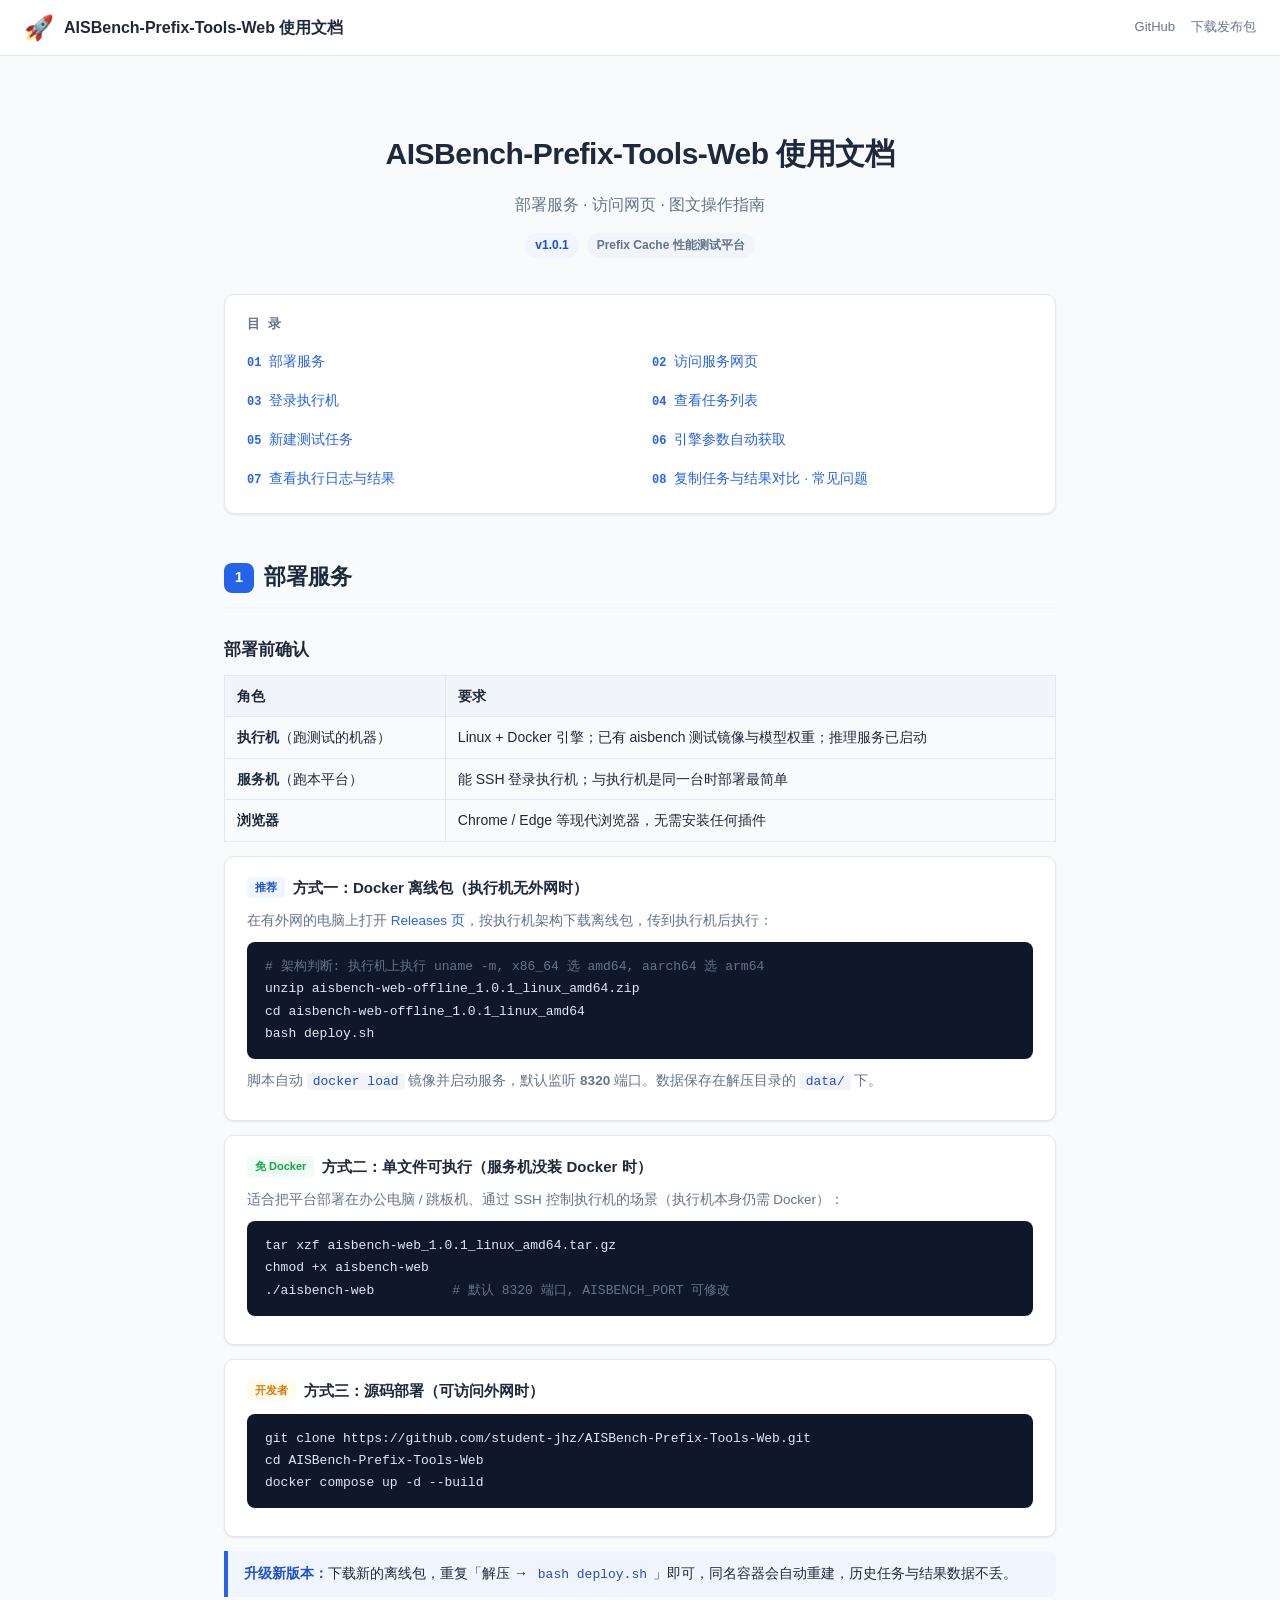
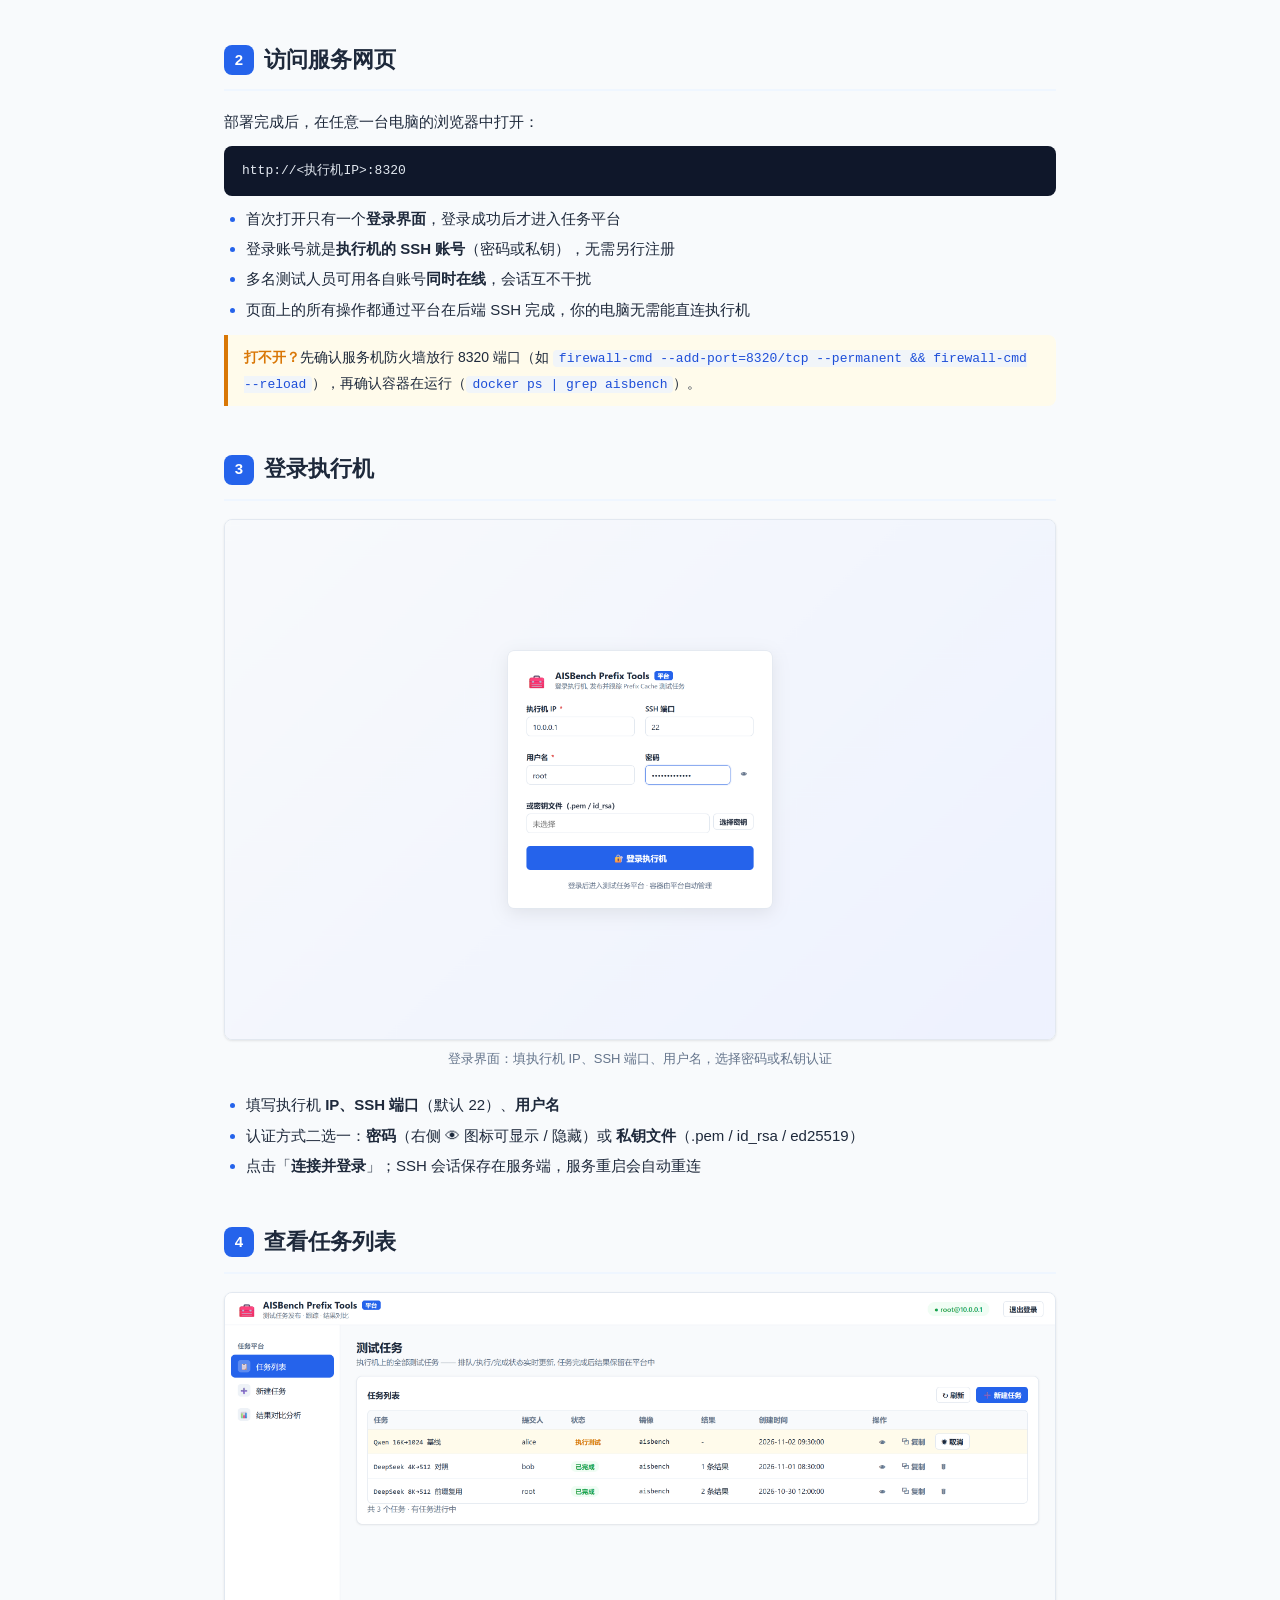
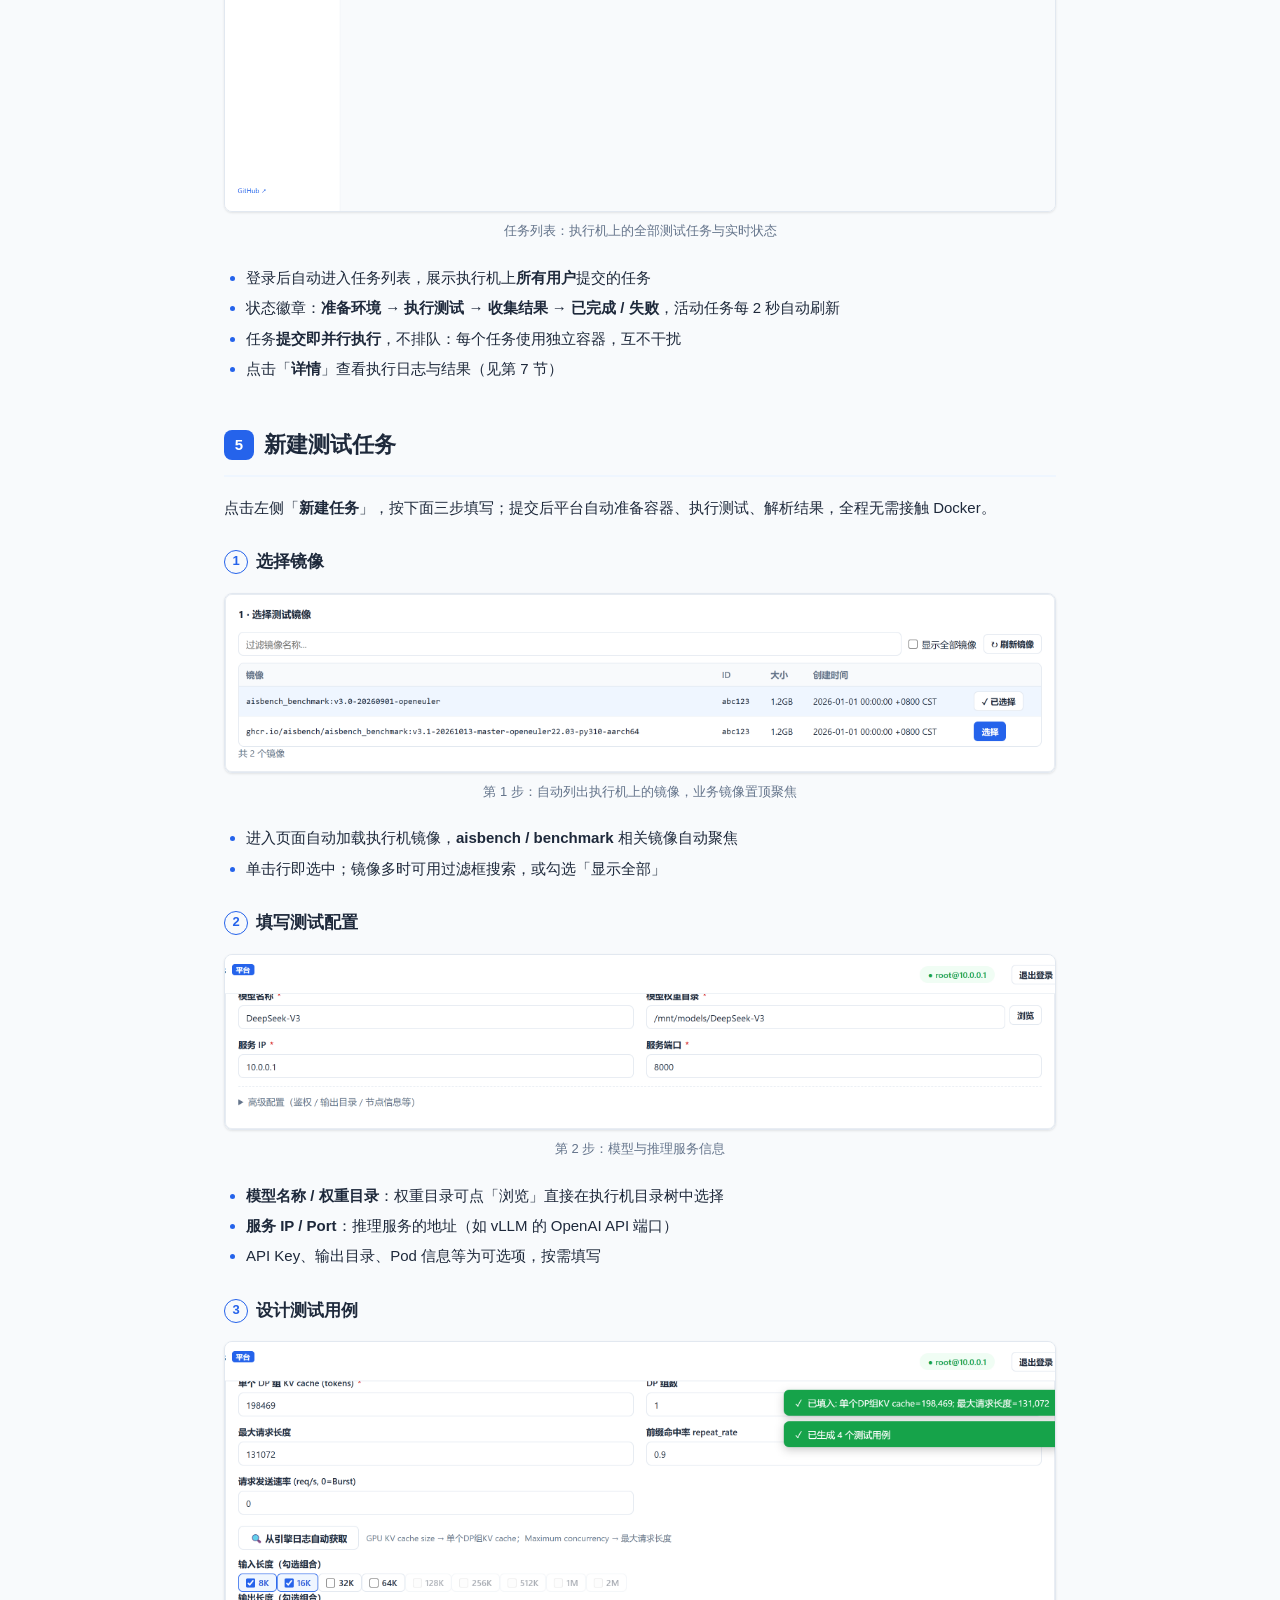
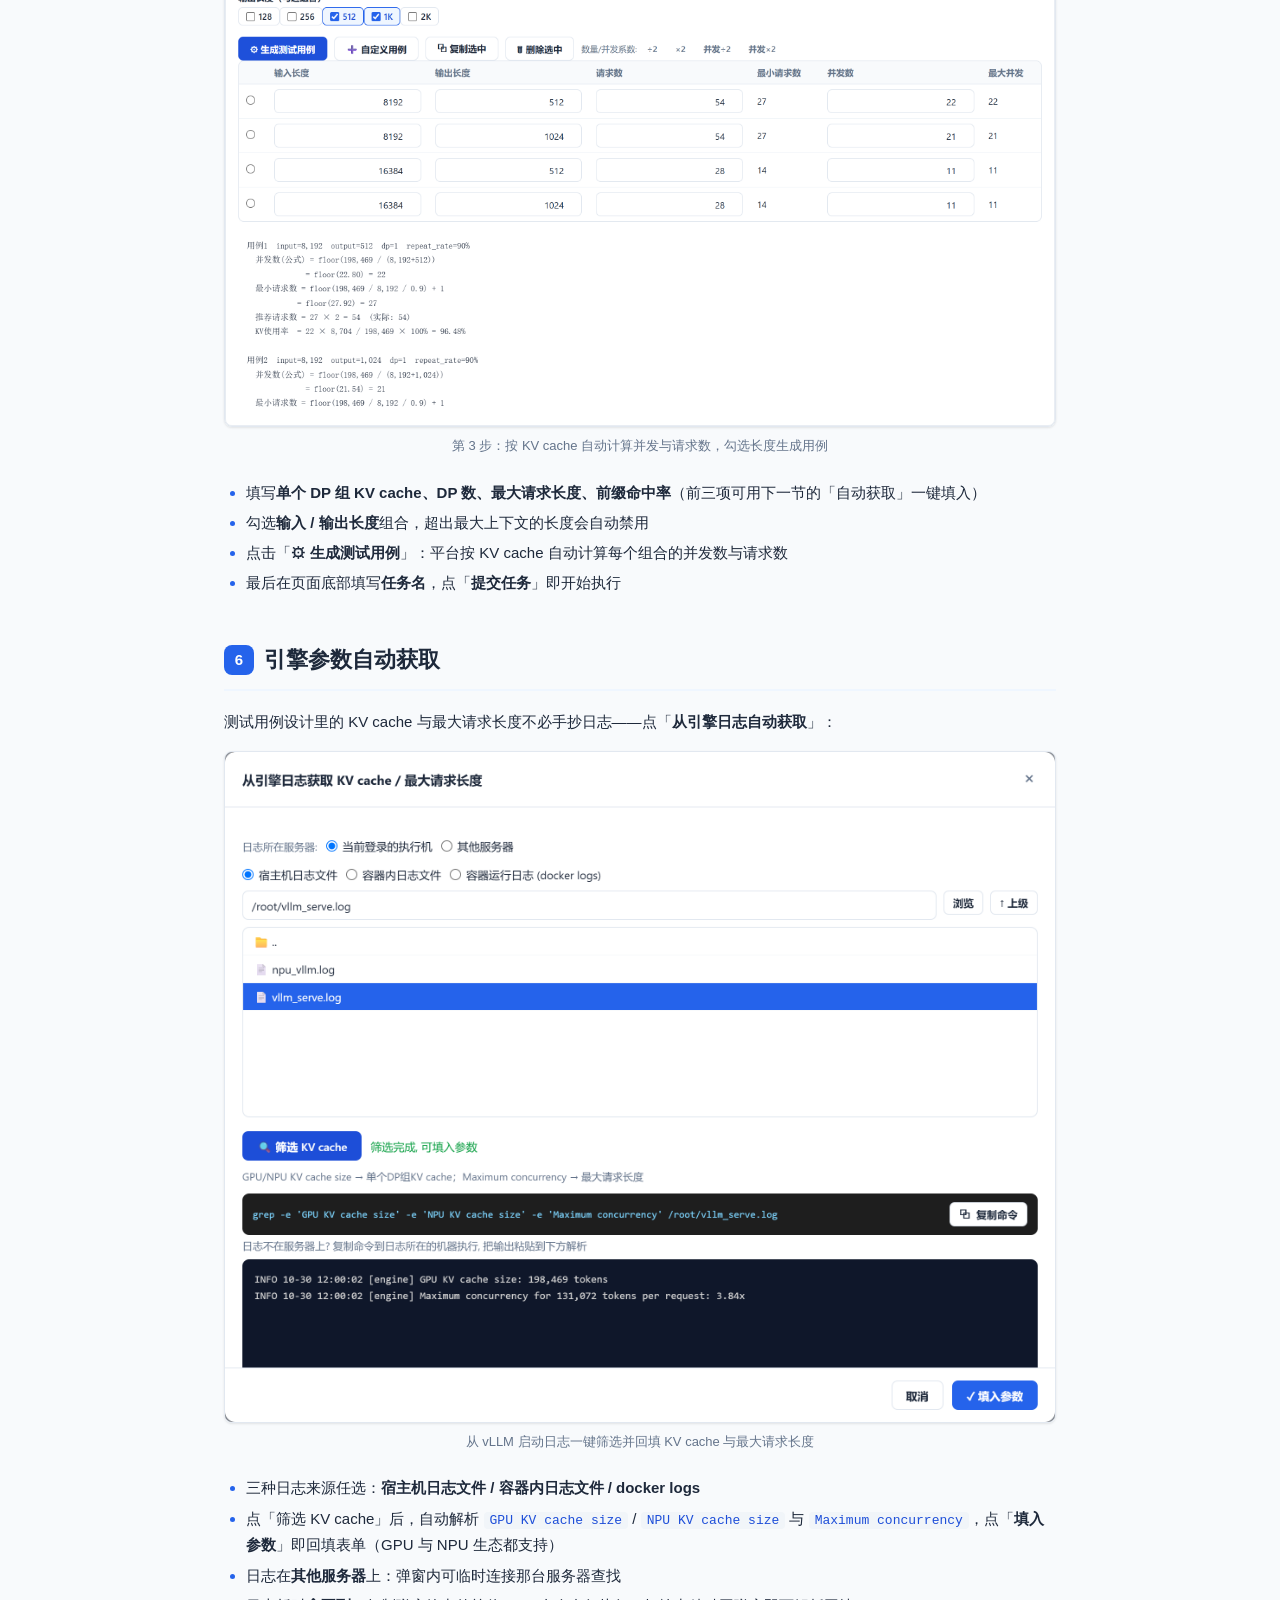
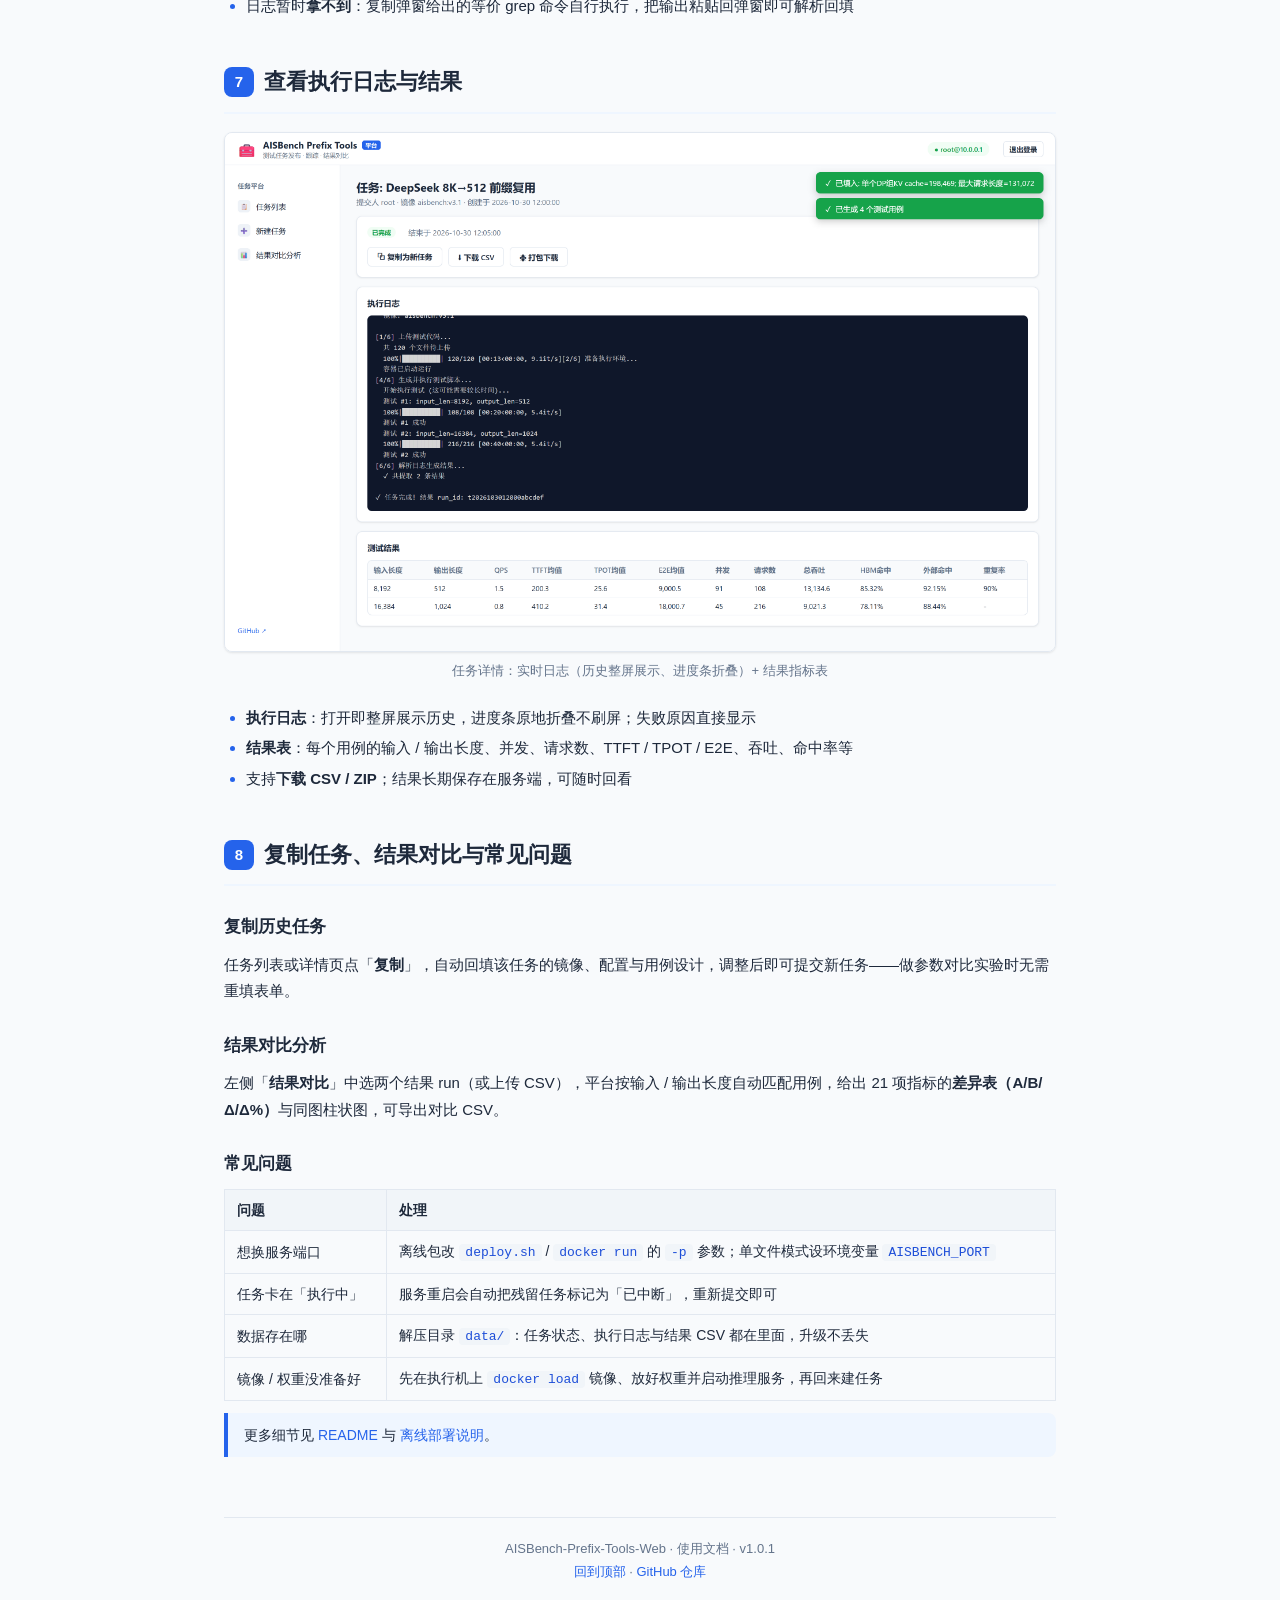
==== docs/index.html @ 49ba8386 "docs: publish online usage guide with screenshots" ====
<!DOCTYPE html>
<html lang="zh-CN">
<head>
<meta charset="UTF-8">
<meta name="viewport" content="width=device-width, initial-scale=1">
<title>AISBench-Prefix-Tools-Web 使用文档</title>
<meta name="description" content="AISBench Prefix Cache 性能测试平台使用文档: 部署服务、访问网页、图文操作指南。">
<style>
:root {
  --primary: #2563eb; --primary-dark: #1d4ed8; --primary-light: #eff6ff;
  --bg: #f8fafc; --card: #fff; --border: #e2e8f0;
  --text: #1e293b; --muted: #64748b;
  --success: #16a34a; --warning: #d97706; --warning-bg: #fffbeb;
  --mono: Consolas, "JetBrains Mono", "Courier New", monospace;
  --radius: 10px;
  --shadow: 0 1px 3px rgba(0,0,0,.06), 0 1px 2px rgba(0,0,0,.04);
}
* { box-sizing: border-box; margin: 0; padding: 0; }
html { scroll-behavior: smooth; }
body {
  font-family: -apple-system, "Segoe UI", "Microsoft YaHei", "PingFang SC", sans-serif;
  font-size: 15px; line-height: 1.75; color: var(--text); background: var(--bg);
}
a { color: var(--primary); text-decoration: none; }
a:hover { text-decoration: underline; }

/* 顶栏 */
.topbar {
  position: sticky; top: 0; z-index: 100; height: 56px;
  background: #fff; border-bottom: 1px solid var(--border);
  display: flex; align-items: center; justify-content: space-between; padding: 0 24px;
}
.brand { display: flex; align-items: center; gap: 10px; font-weight: 700; font-size: 16px; }
.brand .logo { font-size: 24px; }
.topbar-links { display: flex; gap: 16px; font-size: 13px; }
.topbar-links a { color: var(--muted); }
.topbar-links a:hover { color: var(--primary); }

/* 布局 */
.wrap { max-width: 880px; margin: 0 auto; padding: 32px 24px 80px; }
.hero { text-align: center; padding: 40px 0 28px; }
.hero h1 { font-size: 30px; letter-spacing: -.5px; }
.hero p { color: var(--muted); margin-top: 10px; font-size: 16px; }
.hero .badges { margin-top: 14px; display: flex; gap: 8px; justify-content: center; flex-wrap: wrap; }
.badge {
  display: inline-block; padding: 2px 10px; border-radius: 20px;
  font-size: 12px; font-weight: 600;
}
.badge-blue { background: var(--primary-light); color: var(--primary-dark); }
.badge-gray { background: #f1f5f9; color: var(--muted); }

/* 目录 */
.toc {
  background: var(--card); border: 1px solid var(--border); border-radius: var(--radius);
  padding: 18px 22px; margin: 8px 0 36px; box-shadow: var(--shadow);
}
.toc-title { font-weight: 700; font-size: 13px; color: var(--muted); margin-bottom: 10px; letter-spacing: 2px; }
.toc ol { list-style: none; display: grid; grid-template-columns: 1fr 1fr; gap: 6px 24px; }
.toc a { display: flex; gap: 8px; align-items: baseline; font-size: 14px; }
.toc .n { color: var(--primary); font-family: var(--mono); font-size: 12px; font-weight: 700; }

/* 章节 */
section { margin-top: 44px; }
h2 {
  font-size: 22px; padding-bottom: 10px; border-bottom: 2px solid var(--primary-light);
  display: flex; align-items: center; gap: 10px; margin-bottom: 18px;
}
h2 .num {
  background: var(--primary); color: #fff; width: 30px; height: 30px; border-radius: 8px;
  display: inline-flex; align-items: center; justify-content: center; font-size: 15px; flex: none;
}
h3 { font-size: 17px; margin: 26px 0 10px; display: flex; align-items: center; gap: 8px; }
h3 .step {
  border: 1.5px solid var(--primary); color: var(--primary); width: 24px; height: 24px;
  border-radius: 50%; display: inline-flex; align-items: center; justify-content: center;
  font-size: 13px; font-weight: 700; flex: none;
}
p { margin: 8px 0; }
ul { padding-left: 22px; margin: 8px 0; }
li { margin: 4px 0; }
li::marker { color: var(--primary); }
.muted { color: var(--muted); font-size: 13.5px; }
strong { font-weight: 700; }

/* 卡片 / 表格 / 代码 */
.card {
  background: var(--card); border: 1px solid var(--border); border-radius: var(--radius);
  padding: 18px 22px; box-shadow: var(--shadow); margin: 14px 0;
}
.card h4 { font-size: 15px; margin-bottom: 8px; display: flex; gap: 8px; align-items: center; }
.card .tag {
  font-size: 11px; font-weight: 700; padding: 1px 8px; border-radius: 4px; flex: none;
}
.tag-blue { background: var(--primary-light); color: var(--primary-dark); }
.tag-green { background: #f0fdf4; color: var(--success); }
.tag-amber { background: var(--warning-bg); color: var(--warning); }
table { border-collapse: collapse; width: 100%; margin: 10px 0; font-size: 14px; }
th, td { border: 1px solid var(--border); padding: 8px 12px; text-align: left; }
th { background: #f1f5f9; font-weight: 600; }
pre {
  background: #0f172a; color: #e2e8f0; border-radius: 8px; padding: 14px 18px;
  overflow-x: auto; font-family: var(--mono); font-size: 13px; line-height: 1.7; margin: 10px 0;
}
pre .c { color: #64748b; }
code {
  font-family: var(--mono); background: #f1f5f9; border-radius: 4px;
  padding: 1px 6px; font-size: 13px; color: var(--primary-dark);
}
pre code { background: none; padding: 0; color: inherit; }

/* 截图 */
.shot { margin: 16px 0 22px; }
.shot img {
  display: block; width: 100%; border: 1px solid var(--border); border-radius: 8px;
  box-shadow: var(--shadow);
}
.shot figcaption {
  text-align: center; color: var(--muted); font-size: 13px; margin-top: 8px;
}

/* 提示框 */
.tip {
  border-left: 4px solid var(--primary); background: var(--primary-light);
  border-radius: 0 8px 8px 0; padding: 10px 16px; margin: 12px 0; font-size: 14px;
}
.tip.warn { border-color: var(--warning); background: var(--warning-bg); }
.tip b { color: var(--primary-dark); }
.tip.warn b { color: var(--warning); }

footer {
  margin-top: 60px; padding-top: 20px; border-top: 1px solid var(--border);
  color: var(--muted); font-size: 13px; text-align: center;
}
@media (max-width: 640px) {
  .toc ol { grid-template-columns: 1fr; }
  .hero h1 { font-size: 24px; }
  .topbar-links { display: none; }
}
</style>
</head>
<body>

<div class="topbar">
  <div class="brand"><span class="logo">🚀</span> AISBench-Prefix-Tools-Web 使用文档</div>
  <div class="topbar-links">
    <a href="https://github.com/student-jhz/AISBench-Prefix-Tools-Web" target="_blank" rel="noopener">GitHub</a>
    <a href="https://github.com/student-jhz/AISBench-Prefix-Tools-Web/releases" target="_blank" rel="noopener">下载发布包</a>
  </div>
</div>

<div class="wrap">

<div class="hero">
  <h1>AISBench-Prefix-Tools-Web 使用文档</h1>
  <p>部署服务 · 访问网页 · 图文操作指南</p>
  <div class="badges">
    <span class="badge badge-blue">v1.0.1</span>
    <span class="badge badge-gray">Prefix Cache 性能测试平台</span>
  </div>
</div>

<div class="toc">
  <div class="toc-title">目 录</div>
  <ol>
    <li><a href="#deploy"><span class="n">01</span> 部署服务</a></li>
    <li><a href="#access"><span class="n">02</span> 访问服务网页</a></li>
    <li><a href="#login"><span class="n">03</span> 登录执行机</a></li>
    <li><a href="#tasks"><span class="n">04</span> 查看任务列表</a></li>
    <li><a href="#newtask"><span class="n">05</span> 新建测试任务</a></li>
    <li><a href="#engine-kv"><span class="n">06</span> 引擎参数自动获取</a></li>
    <li><a href="#detail"><span class="n">07</span> 查看执行日志与结果</a></li>
    <li><a href="#more"><span class="n">08</span> 复制任务与结果对比 · 常见问题</a></li>
  </ol>
</div>

<!-- ============ 01 部署 ============ -->
<section id="deploy">
  <h2><span class="num">1</span> 部署服务</h2>

  <h3>部署前确认</h3>
  <table>
    <tr><th>角色</th><th>要求</th></tr>
    <tr><td><strong>执行机</strong>（跑测试的机器）</td><td>Linux + Docker 引擎；已有 aisbench 测试镜像与模型权重；推理服务已启动</td></tr>
    <tr><td><strong>服务机</strong>（跑本平台）</td><td>能 SSH 登录执行机；与执行机是同一台时部署最简单</td></tr>
    <tr><td><strong>浏览器</strong></td><td>Chrome / Edge 等现代浏览器，无需安装任何插件</td></tr>
  </table>

  <div class="card">
    <h4><span class="tag tag-blue">推荐</span> 方式一：Docker 离线包（执行机无外网时）</h4>
    <p class="muted">在有外网的电脑上打开 <a href="https://github.com/student-jhz/AISBench-Prefix-Tools-Web/releases" target="_blank" rel="noopener">Releases 页</a>，按执行机架构下载离线包，传到执行机后执行：</p>
    <pre><code><span class="c"># 架构判断: 执行机上执行 uname -m, x86_64 选 amd64, aarch64 选 arm64</span>
unzip aisbench-web-offline_1.0.1_linux_amd64.zip
cd aisbench-web-offline_1.0.1_linux_amd64
bash deploy.sh</code></pre>
    <p class="muted">脚本自动 <code>docker load</code> 镜像并启动服务，默认监听 <strong>8320</strong> 端口。数据保存在解压目录的 <code>data/</code> 下。</p>
  </div>

  <div class="card">
    <h4><span class="tag tag-green">免 Docker</span> 方式二：单文件可执行（服务机没装 Docker 时）</h4>
    <p class="muted">适合把平台部署在办公电脑 / 跳板机、通过 SSH 控制执行机的场景（执行机本身仍需 Docker）：</p>
    <pre><code>tar xzf aisbench-web_1.0.1_linux_amd64.tar.gz
chmod +x aisbench-web
./aisbench-web          <span class="c"># 默认 8320 端口, AISBENCH_PORT 可修改</span></code></pre>
  </div>

  <div class="card">
    <h4><span class="tag tag-amber">开发者</span> 方式三：源码部署（可访问外网时）</h4>
    <pre><code>git clone https://github.com/student-jhz/AISBench-Prefix-Tools-Web.git
cd AISBench-Prefix-Tools-Web
docker compose up -d --build</code></pre>
  </div>
  <div class="tip"><b>升级新版本：</b>下载新的离线包，重复「解压 → <code>bash deploy.sh</code>」即可，同名容器会自动重建，历史任务与结果数据不丢。</div>
</section>

<!-- ============ 02 访问 ============ -->
<section id="access">
  <h2><span class="num">2</span> 访问服务网页</h2>
  <p>部署完成后，在任意一台电脑的浏览器中打开：</p>
  <pre><code>http://&lt;执行机IP&gt;:8320</code></pre>
  <ul>
    <li>首次打开只有一个<strong>登录界面</strong>，登录成功后才进入任务平台</li>
    <li>登录账号就是<strong>执行机的 SSH 账号</strong>（密码或私钥），无需另行注册</li>
    <li>多名测试人员可用各自账号<strong>同时在线</strong>，会话互不干扰</li>
    <li>页面上的所有操作都通过平台在后端 SSH 完成，你的电脑无需能直连执行机</li>
  </ul>
  <div class="tip warn"><b>打不开？</b>先确认服务机防火墙放行 8320 端口（如 <code>firewall-cmd --add-port=8320/tcp --permanent &amp;&amp; firewall-cmd --reload</code>），再确认容器在运行（<code>docker ps | grep aisbench</code>）。</div>
</section>

<!-- ============ 03 登录 ============ -->
<section id="login">
  <h2><span class="num">3</span> 登录执行机</h2>
  <figure class="shot">
    <img src="images/login.png" alt="登录界面">
    <figcaption>登录界面：填执行机 IP、SSH 端口、用户名，选择密码或私钥认证</figcaption>
  </figure>
  <ul>
    <li>填写执行机 <strong>IP、SSH 端口</strong>（默认 22）、<strong>用户名</strong></li>
    <li>认证方式二选一：<strong>密码</strong>（右侧 👁 图标可显示 / 隐藏）或 <strong>私钥文件</strong>（.pem / id_rsa / ed25519）</li>
    <li>点击「<strong>连接并登录</strong>」；SSH 会话保存在服务端，服务重启会自动重连</li>
  </ul>
</section>

<!-- ============ 04 任务列表 ============ -->
<section id="tasks">
  <h2><span class="num">4</span> 查看任务列表</h2>
  <figure class="shot">
    <img src="images/tasks.png" alt="任务列表">
    <figcaption>任务列表：执行机上的全部测试任务与实时状态</figcaption>
  </figure>
  <ul>
    <li>登录后自动进入任务列表，展示执行机上<strong>所有用户</strong>提交的任务</li>
    <li>状态徽章：<strong>准备环境 → 执行测试 → 收集结果 → 已完成 / 失败</strong>，活动任务每 2 秒自动刷新</li>
    <li>任务<strong>提交即并行执行</strong>，不排队：每个任务使用独立容器，互不干扰</li>
    <li>点击「<strong>详情</strong>」查看执行日志与结果（见第 7 节）</li>
  </ul>
</section>

<!-- ============ 05 新建任务 ============ -->
<section id="newtask">
  <h2><span class="num">5</span> 新建测试任务</h2>
  <p>点击左侧「<strong>新建任务</strong>」，按下面三步填写；提交后平台自动准备容器、执行测试、解析结果，全程无需接触 Docker。</p>

  <h3><span class="step">1</span> 选择镜像</h3>
  <figure class="shot">
    <img src="images/newtask-image.png" alt="选择镜像">
    <figcaption>第 1 步：自动列出执行机上的镜像，业务镜像置顶聚焦</figcaption>
  </figure>
  <ul>
    <li>进入页面自动加载执行机镜像，<strong>aisbench / benchmark</strong> 相关镜像自动聚焦</li>
    <li>单击行即选中；镜像多时可用过滤框搜索，或勾选「显示全部」</li>
  </ul>

  <h3><span class="step">2</span> 填写测试配置</h3>
  <figure class="shot">
    <img src="images/newtask-config.png" alt="测试配置">
    <figcaption>第 2 步：模型与推理服务信息</figcaption>
  </figure>
  <ul>
    <li><strong>模型名称 / 权重目录</strong>：权重目录可点「浏览」直接在执行机目录树中选择</li>
    <li><strong>服务 IP / Port</strong>：推理服务的地址（如 vLLM 的 OpenAI API 端口）</li>
    <li>API Key、输出目录、Pod 信息等为可选项，按需填写</li>
  </ul>

  <h3><span class="step">3</span> 设计测试用例</h3>
  <figure class="shot">
    <img src="images/newtask-design.png" alt="测试用例设计">
    <figcaption>第 3 步：按 KV cache 自动计算并发与请求数，勾选长度生成用例</figcaption>
  </figure>
  <ul>
    <li>填写<strong>单个 DP 组 KV cache、DP 数、最大请求长度、前缀命中率</strong>（前三项可用下一节的「自动获取」一键填入）</li>
    <li>勾选<strong>输入 / 输出长度</strong>组合，超出最大上下文的长度会自动禁用</li>
    <li>点击「<strong>⚙ 生成测试用例</strong>」：平台按 KV cache 自动计算每个组合的并发数与请求数</li>
    <li>最后在页面底部填写<strong>任务名</strong>，点「<strong>提交任务</strong>」即开始执行</li>
  </ul>
</section>

<!-- ============ 06 引擎参数 ============ -->
<section id="engine-kv">
  <h2><span class="num">6</span> 引擎参数自动获取</h2>
  <p>测试用例设计里的 KV cache 与最大请求长度不必手抄日志——点「<strong>从引擎日志自动获取</strong>」：</p>
  <figure class="shot">
    <img src="images/engine-kv.png" alt="引擎参数自动获取弹窗">
    <figcaption>从 vLLM 启动日志一键筛选并回填 KV cache 与最大请求长度</figcaption>
  </figure>
  <ul>
    <li>三种日志来源任选：<strong>宿主机日志文件 / 容器内日志文件 / docker logs</strong></li>
    <li>点「筛选 KV cache」后，自动解析 <code>GPU KV cache size</code> / <code>NPU KV cache size</code> 与 <code>Maximum concurrency</code>，点「<strong>填入参数</strong>」即回填表单（GPU 与 NPU 生态都支持）</li>
    <li>日志在<strong>其他服务器</strong>上：弹窗内可临时连接那台服务器查找</li>
    <li>日志暂时<strong>拿不到</strong>：复制弹窗给出的等价 grep 命令自行执行，把输出粘贴回弹窗即可解析回填</li>
  </ul>
</section>

<!-- ============ 07 详情 ============ -->
<section id="detail">
  <h2><span class="num">7</span> 查看执行日志与结果</h2>
  <figure class="shot">
    <img src="images/taskdetail.png" alt="任务详情">
    <figcaption>任务详情：实时日志（历史整屏展示、进度条折叠）+ 结果指标表</figcaption>
  </figure>
  <ul>
    <li><strong>执行日志</strong>：打开即整屏展示历史，进度条原地折叠不刷屏；失败原因直接显示</li>
    <li><strong>结果表</strong>：每个用例的输入 / 输出长度、并发、请求数、TTFT / TPOT / E2E、吞吐、命中率等</li>
    <li>支持<strong>下载 CSV / ZIP</strong>；结果长期保存在服务端，可随时回看</li>
  </ul>
</section>

<!-- ============ 08 更多 ============ -->
<section id="more">
  <h2><span class="num">8</span> 复制任务、结果对比与常见问题</h2>

  <h3>复制历史任务</h3>
  <p>任务列表或详情页点「<strong>复制</strong>」，自动回填该任务的镜像、配置与用例设计，调整后即可提交新任务——做参数对比实验时无需重填表单。</p>

  <h3>结果对比分析</h3>
  <p>左侧「<strong>结果对比</strong>」中选两个结果 run（或上传 CSV），平台按输入 / 输出长度自动匹配用例，给出 21 项指标的<strong>差异表（A/B/Δ/Δ%）</strong>与同图柱状图，可导出对比 CSV。</p>

  <h3>常见问题</h3>
  <table>
    <tr><th>问题</th><th>处理</th></tr>
    <tr><td>想换服务端口</td><td>离线包改 <code>deploy.sh</code> / <code>docker run</code> 的 <code>-p</code> 参数；单文件模式设环境变量 <code>AISBENCH_PORT</code></td></tr>
    <tr><td>任务卡在「执行中」</td><td>服务重启会自动把残留任务标记为「已中断」，重新提交即可</td></tr>
    <tr><td>数据存在哪</td><td>解压目录 <code>data/</code>：任务状态、执行日志与结果 CSV 都在里面，升级不丢失</td></tr>
    <tr><td>镜像 / 权重没准备好</td><td>先在执行机上 <code>docker load</code> 镜像、放好权重并启动推理服务，再回来建任务</td></tr>
  </table>

  <div class="tip">更多细节见 <a href="https://github.com/student-jhz/AISBench-Prefix-Tools-Web/blob/main/README.md" target="_blank" rel="noopener">README</a> 与 <a href="https://github.com/student-jhz/AISBench-Prefix-Tools-Web/blob/main/deploy/OFFLINE-README.md" target="_blank" rel="noopener">离线部署说明</a>。</div>
</section>

<footer>
  AISBench-Prefix-Tools-Web · 使用文档 · v1.0.1<br>
  <a href="#deploy">回到顶部</a> ·
  <a href="https://github.com/student-jhz/AISBench-Prefix-Tools-Web" target="_blank" rel="noopener">GitHub 仓库</a>
</footer>

</div>
</body>
</html>
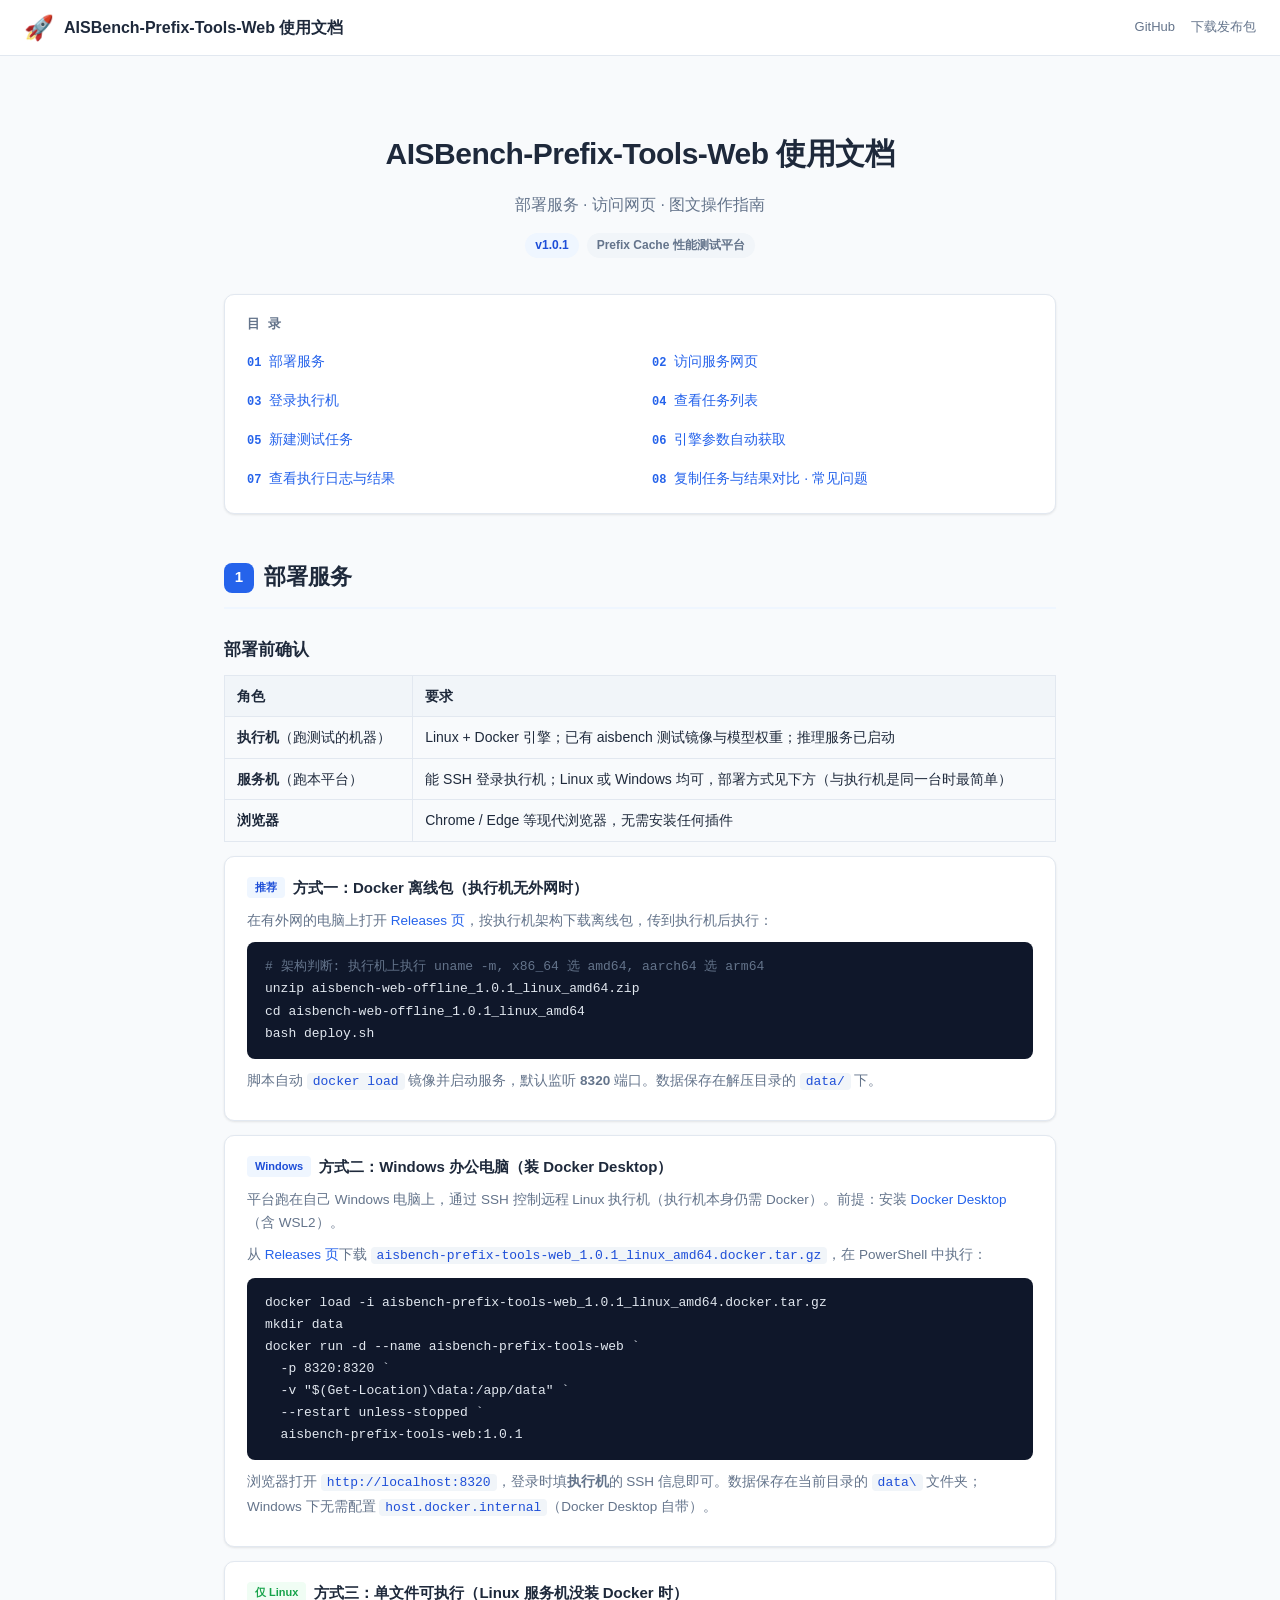
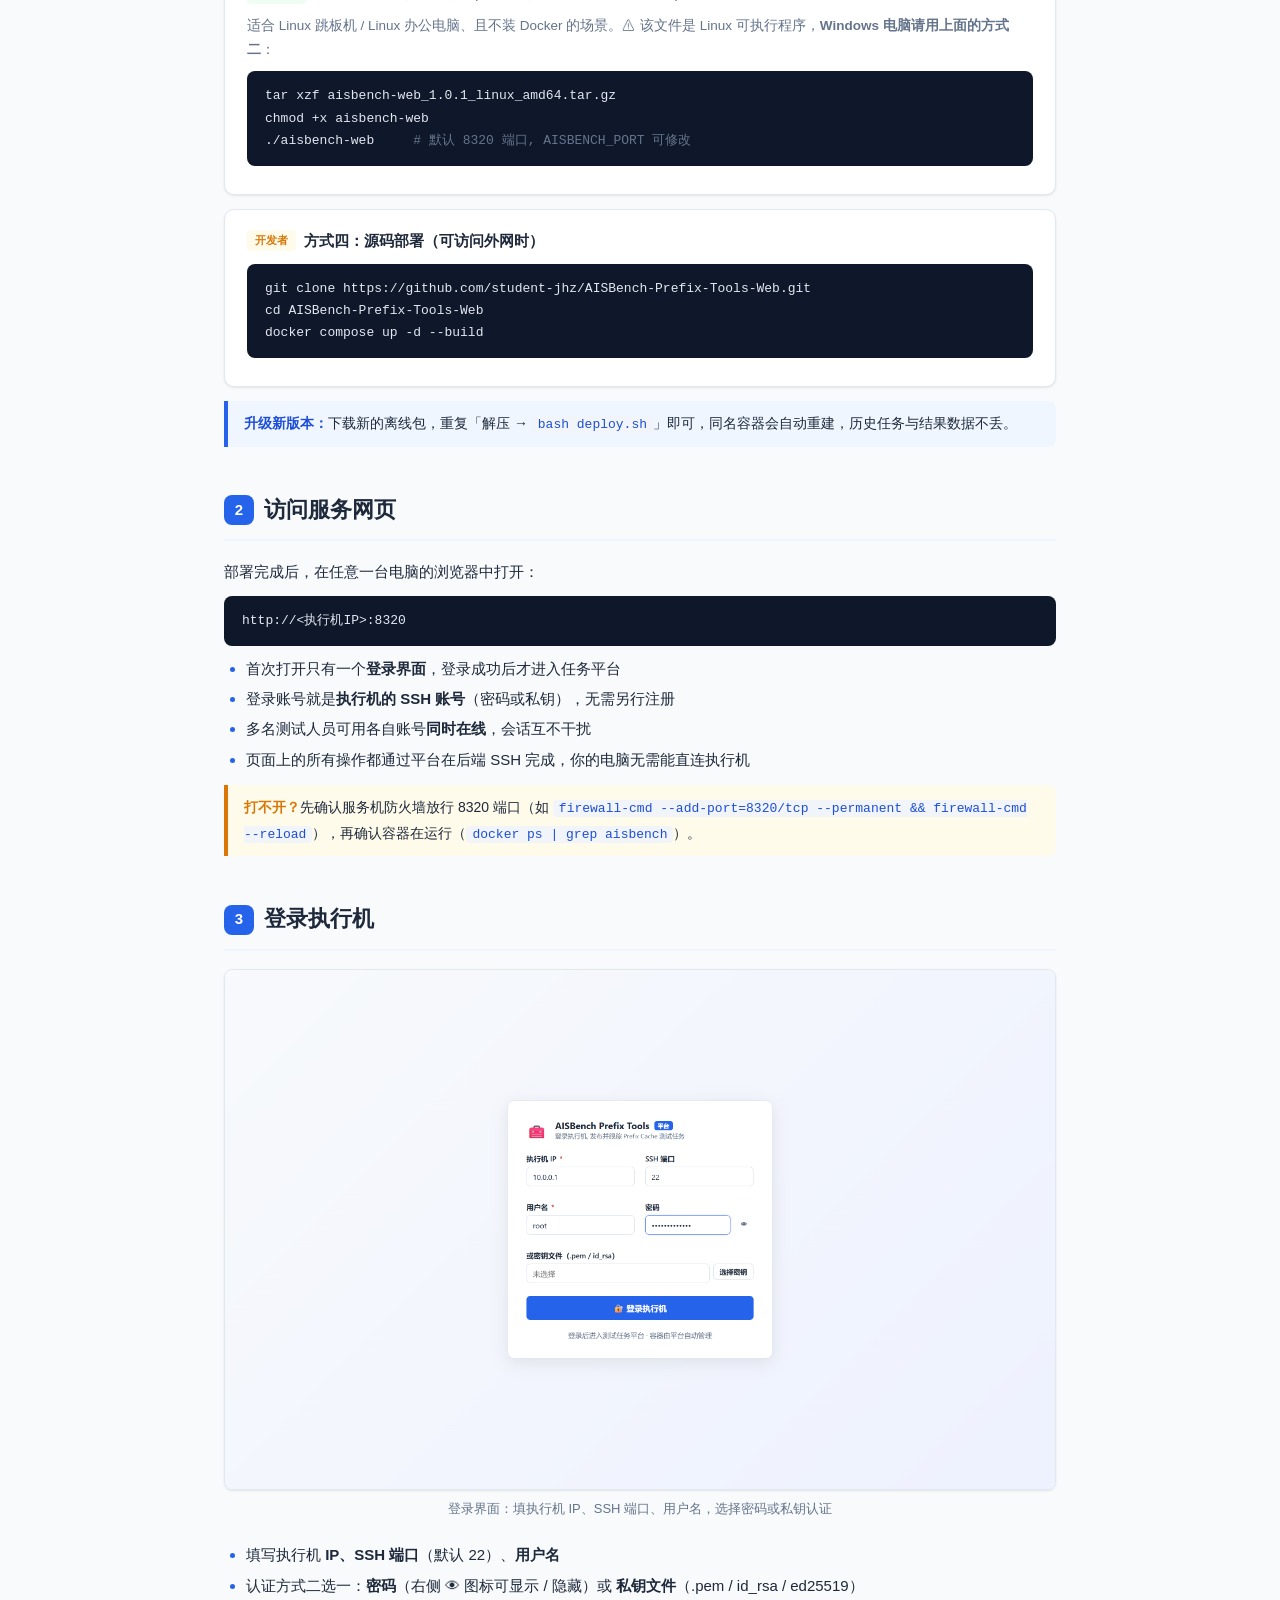
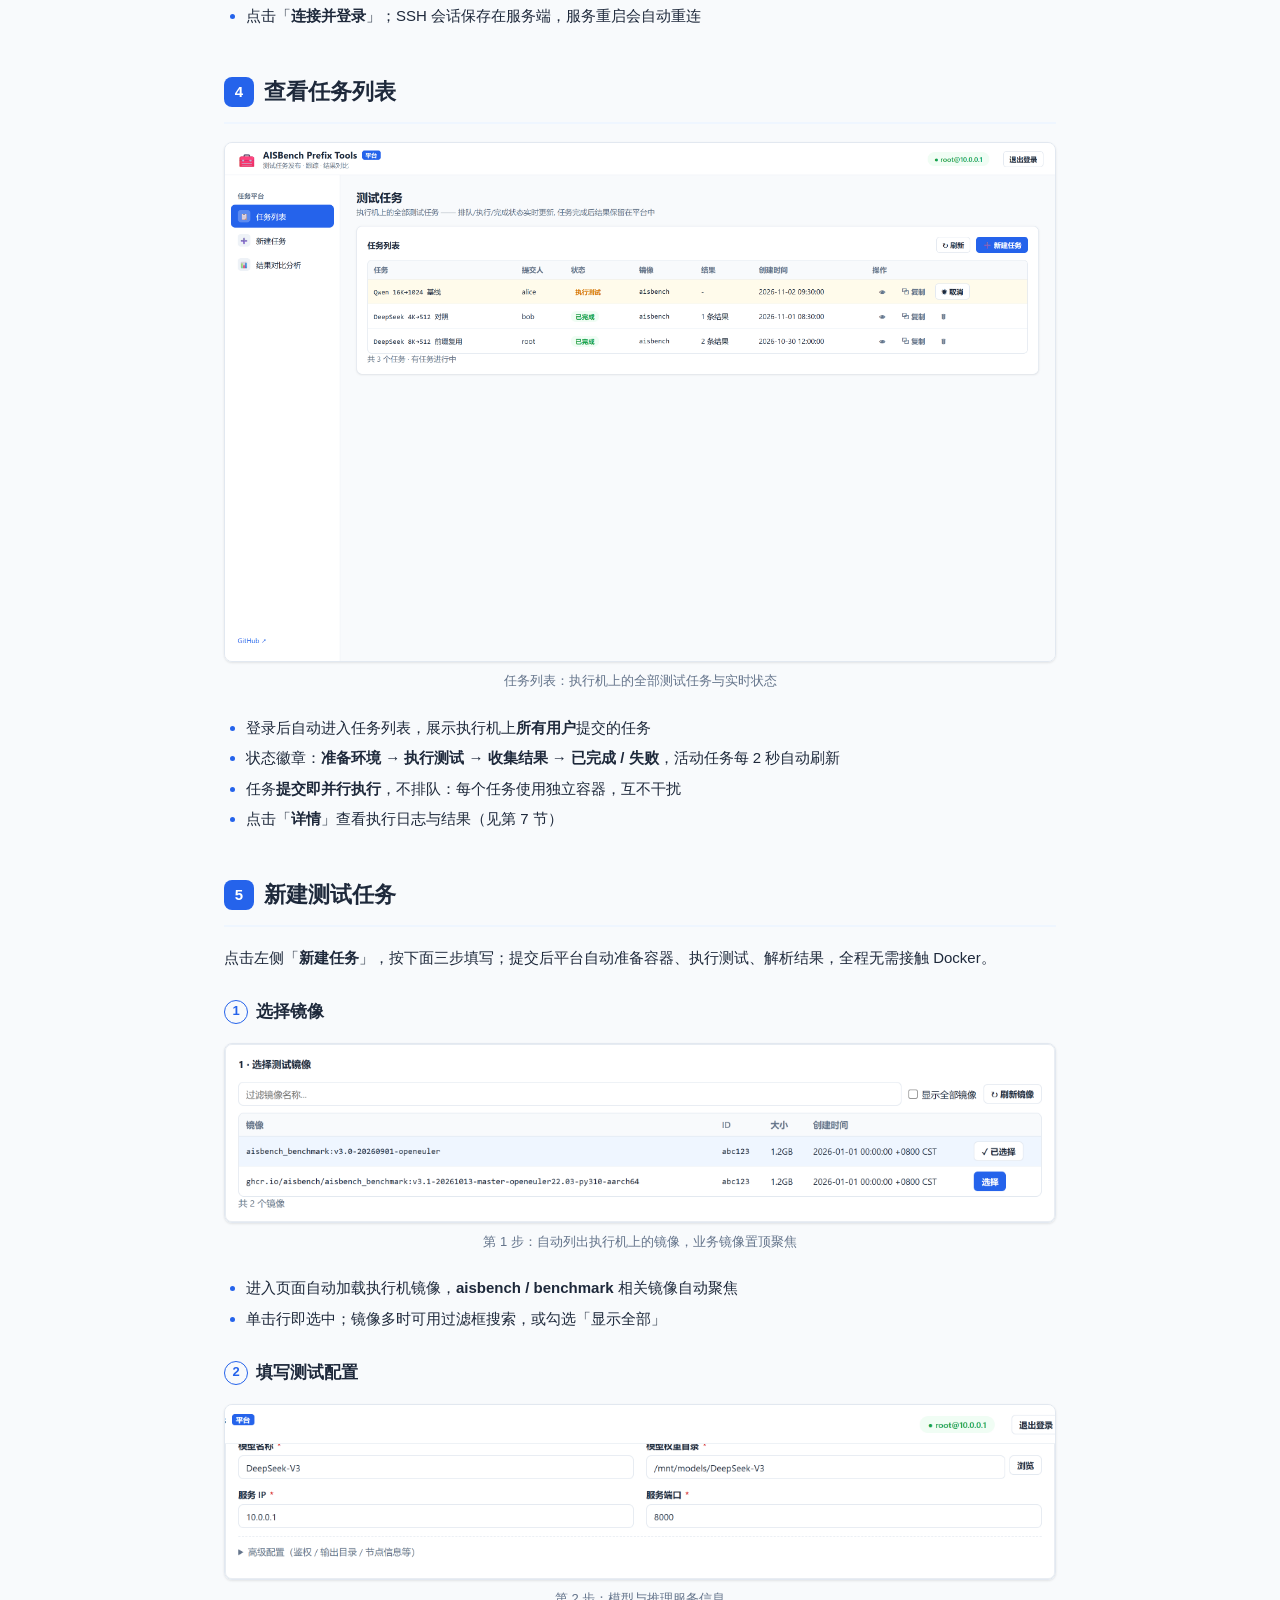
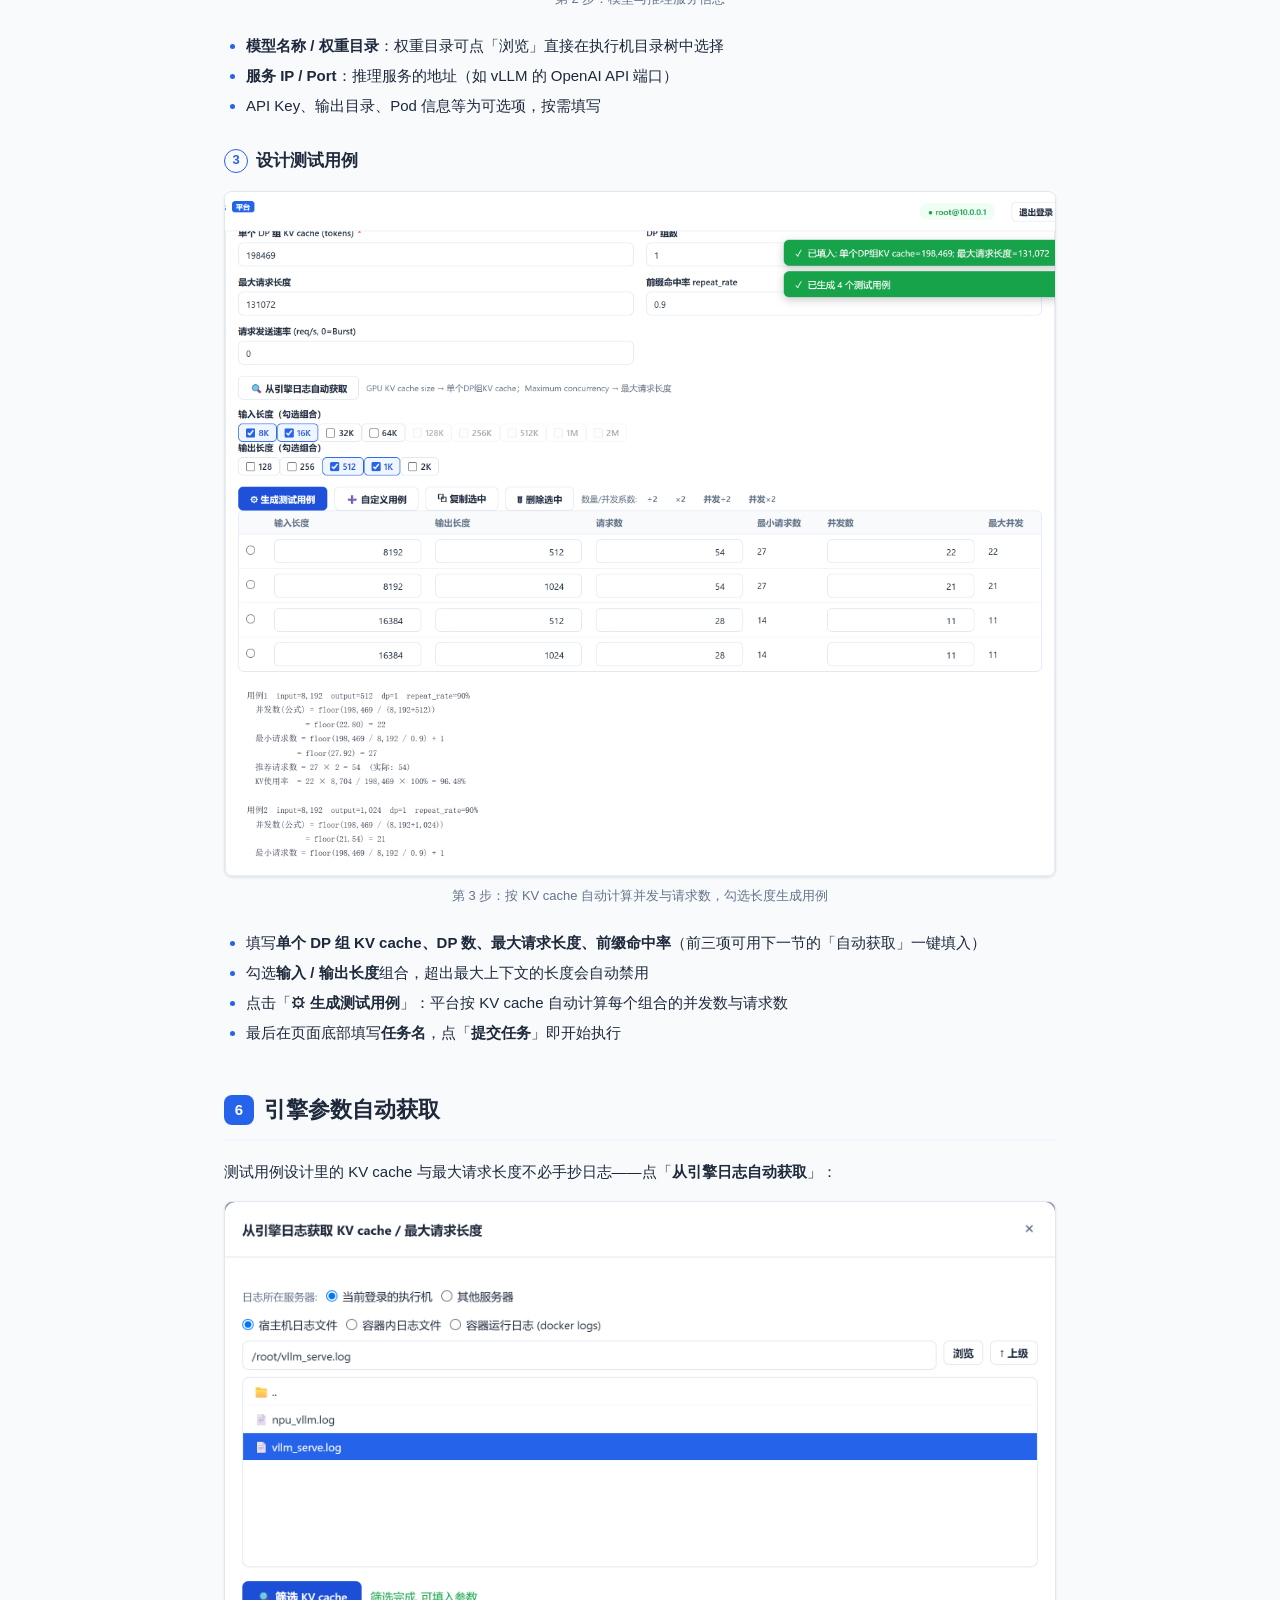
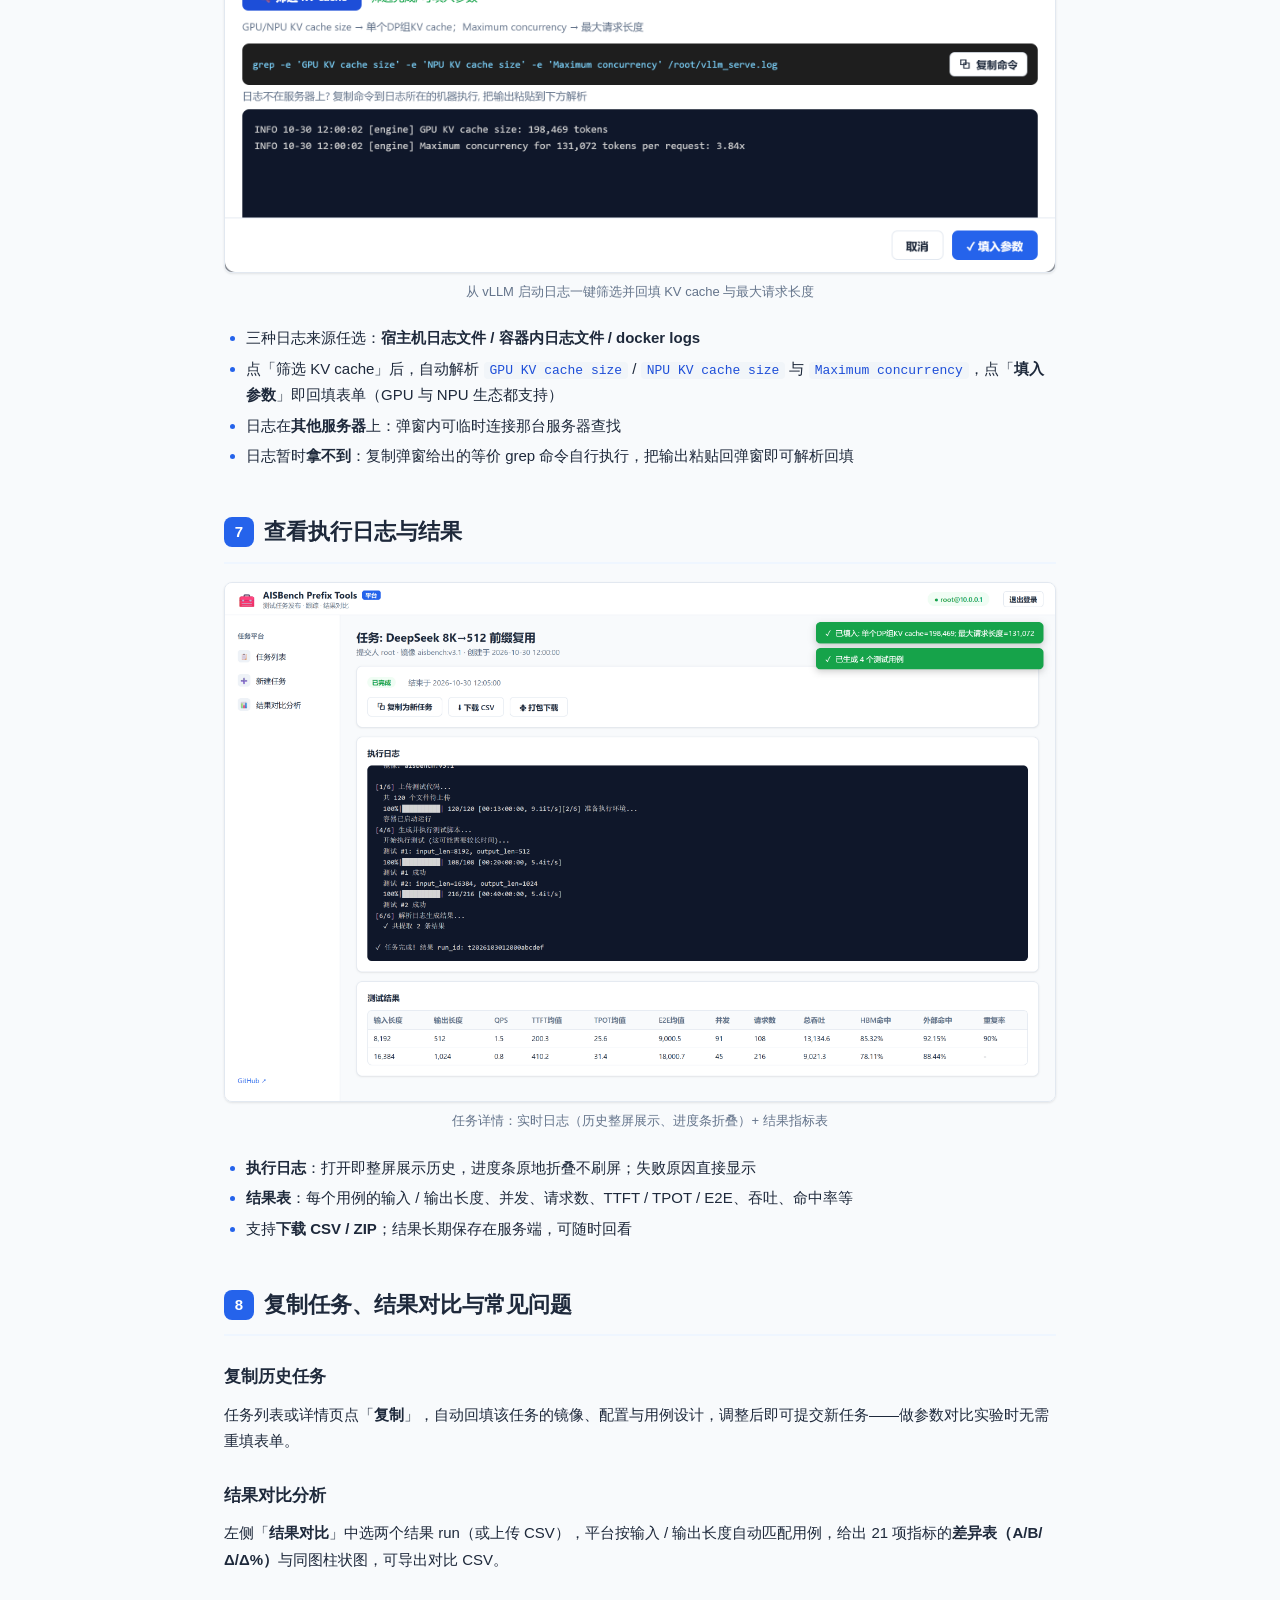
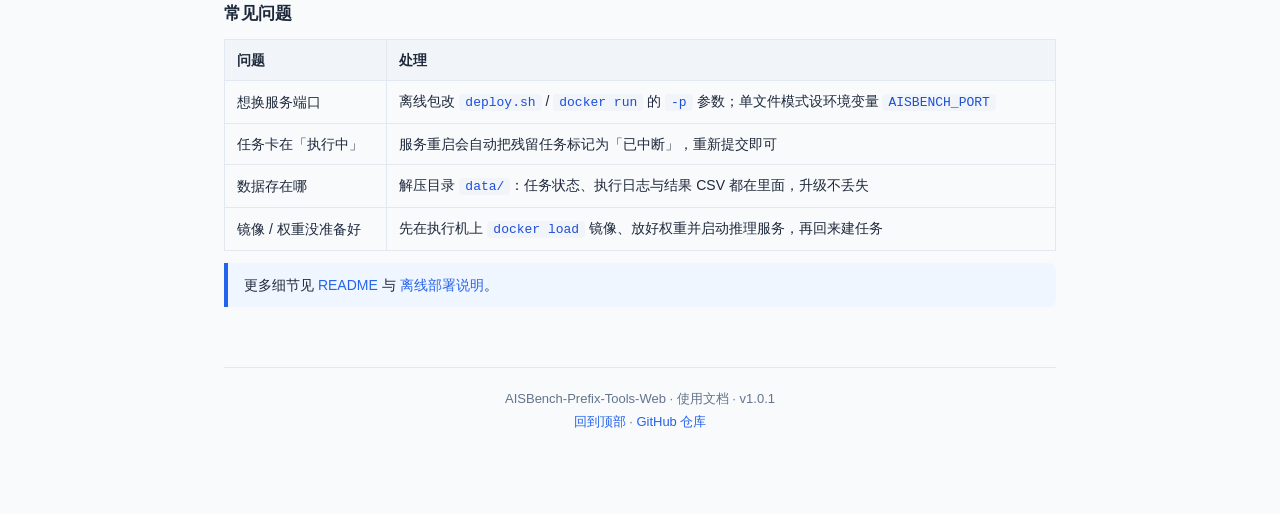
==== commit e81ac14f: "docs: clarify Windows deployment and mark Linux-only executable" ====
--- a/docs/index.html
+++ b/docs/index.html
@@ -181,7 +181,7 @@
   <table>
     <tr><th>角色</th><th>要求</th></tr>
     <tr><td><strong>执行机</strong>（跑测试的机器）</td><td>Linux + Docker 引擎；已有 aisbench 测试镜像与模型权重；推理服务已启动</td></tr>
-    <tr><td><strong>服务机</strong>（跑本平台）</td><td>能 SSH 登录执行机；与执行机是同一台时部署最简单</td></tr>
+    <tr><td><strong>服务机</strong>（跑本平台）</td><td>能 SSH 登录执行机；Linux 或 Windows 均可，部署方式见下方（与执行机是同一台时最简单）</td></tr>
     <tr><td><strong>浏览器</strong></td><td>Chrome / Edge 等现代浏览器，无需安装任何插件</td></tr>
   </table>
 
@@ -196,15 +196,29 @@
   </div>
 
   <div class="card">
-    <h4><span class="tag tag-green">免 Docker</span> 方式二：单文件可执行（服务机没装 Docker 时）</h4>
-    <p class="muted">适合把平台部署在办公电脑 / 跳板机、通过 SSH 控制执行机的场景（执行机本身仍需 Docker）：</p>
+    <h4><span class="tag tag-blue">Windows</span> 方式二：Windows 办公电脑（装 Docker Desktop）</h4>
+    <p class="muted">平台跑在自己 Windows 电脑上，通过 SSH 控制远程 Linux 执行机（执行机本身仍需 Docker）。前提：安装 <a href="https://www.docker.com/products/docker-desktop/" target="_blank" rel="noopener">Docker Desktop</a>（含 WSL2）。</p>
+    <p class="muted">从 <a href="https://github.com/student-jhz/AISBench-Prefix-Tools-Web/releases" target="_blank" rel="noopener">Releases 页</a>下载 <code>aisbench-prefix-tools-web_1.0.1_linux_amd64.docker.tar.gz</code>，在 PowerShell 中执行：</p>
+    <pre><code>docker load -i aisbench-prefix-tools-web_1.0.1_linux_amd64.docker.tar.gz
+mkdir data
+docker run -d --name aisbench-prefix-tools-web `
+  -p 8320:8320 `
+  -v "$(Get-Location)\data:/app/data" `
+  --restart unless-stopped `
+  aisbench-prefix-tools-web:1.0.1</code></pre>
+    <p class="muted">浏览器打开 <code>http://localhost:8320</code>，登录时填<strong>执行机</strong>的 SSH 信息即可。数据保存在当前目录的 <code>data\</code> 文件夹；Windows 下无需配置 <code>host.docker.internal</code>（Docker Desktop 自带）。</p>
+  </div>
+
+  <div class="card">
+    <h4><span class="tag tag-green">仅 Linux</span> 方式三：单文件可执行（Linux 服务机没装 Docker 时）</h4>
+    <p class="muted">适合 Linux 跳板机 / Linux 办公电脑、且不装 Docker 的场景。⚠ 该文件是 Linux 可执行程序，<strong>Windows 电脑请用上面的方式二</strong>：</p>
     <pre><code>tar xzf aisbench-web_1.0.1_linux_amd64.tar.gz
 chmod +x aisbench-web
-./aisbench-web          <span class="c"># 默认 8320 端口, AISBENCH_PORT 可修改</span></code></pre>
+./aisbench-web     <span class="c"># 默认 8320 端口, AISBENCH_PORT 可修改</span></code></pre>
   </div>
 
   <div class="card">
-    <h4><span class="tag tag-amber">开发者</span> 方式三：源码部署（可访问外网时）</h4>
+    <h4><span class="tag tag-amber">开发者</span> 方式四：源码部署（可访问外网时）</h4>
     <pre><code>git clone https://github.com/student-jhz/AISBench-Prefix-Tools-Web.git
 cd AISBench-Prefix-Tools-Web
 docker compose up -d --build</code></pre>
